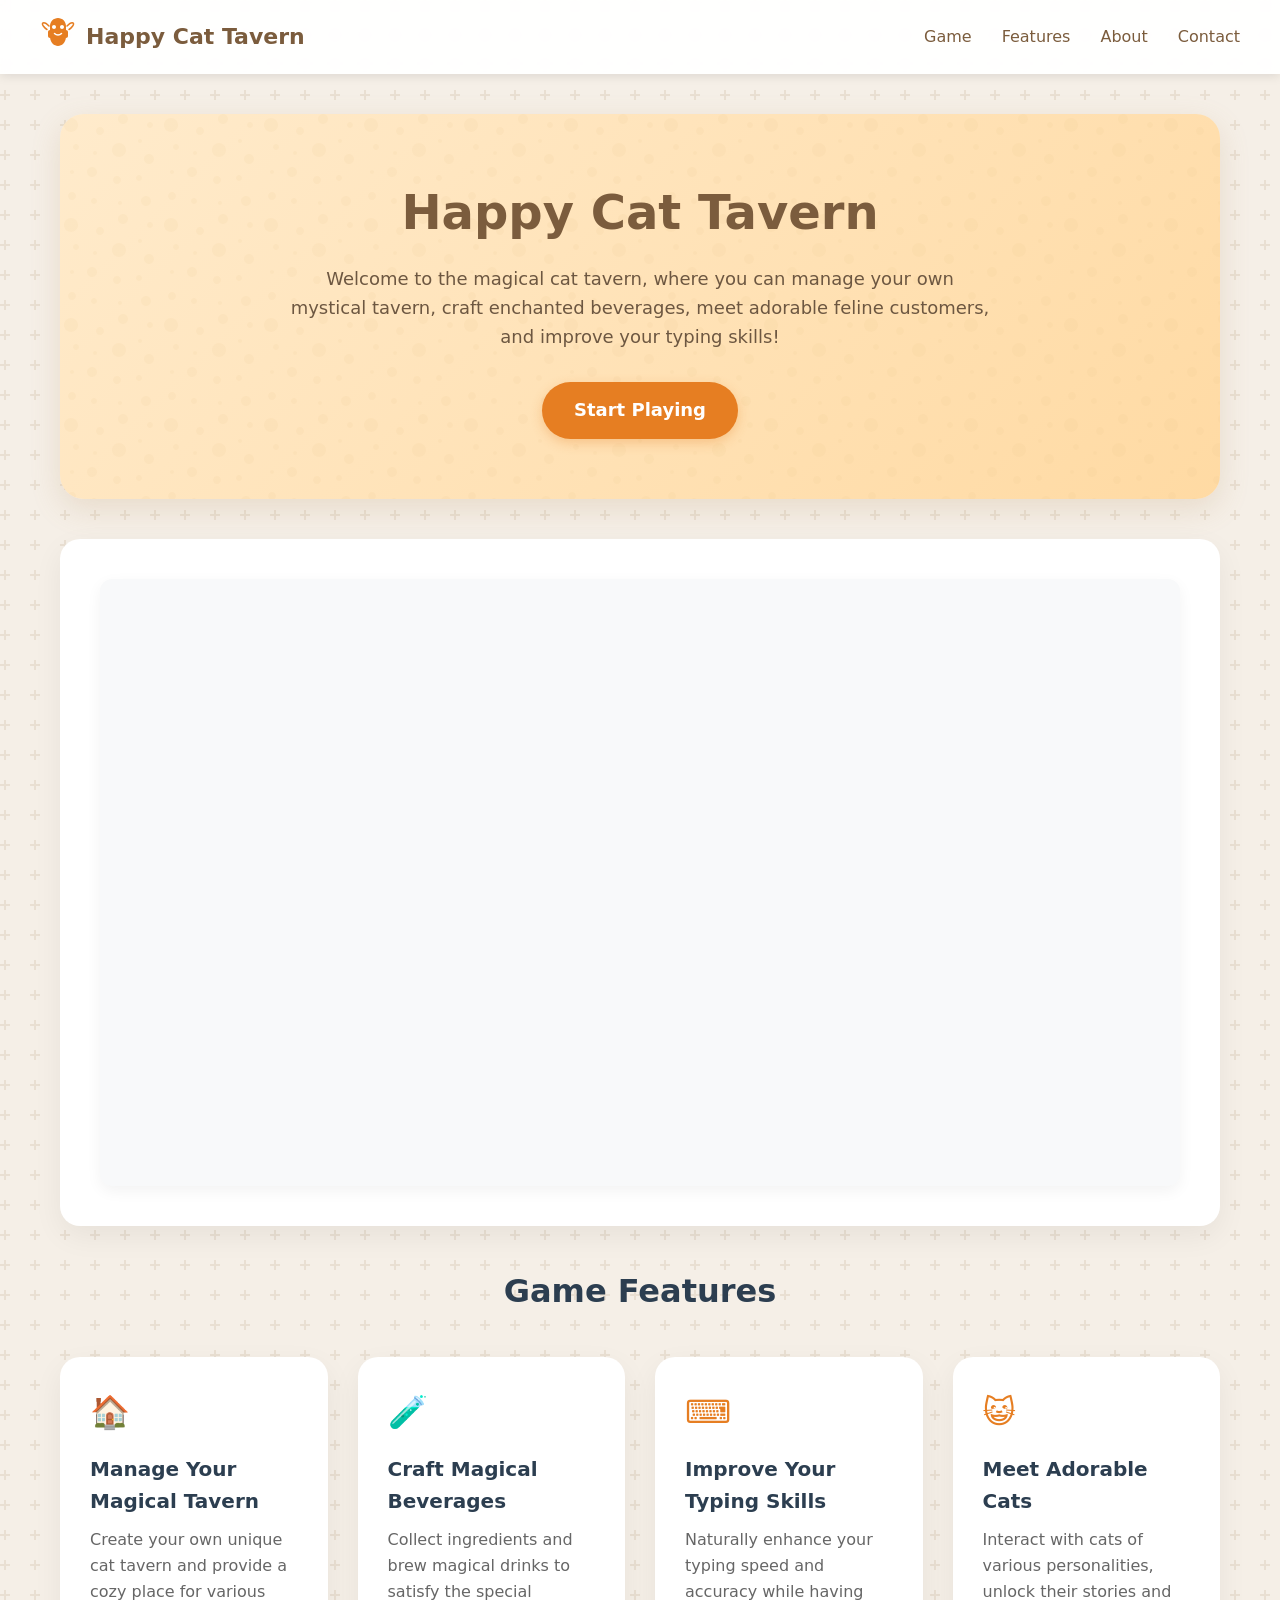
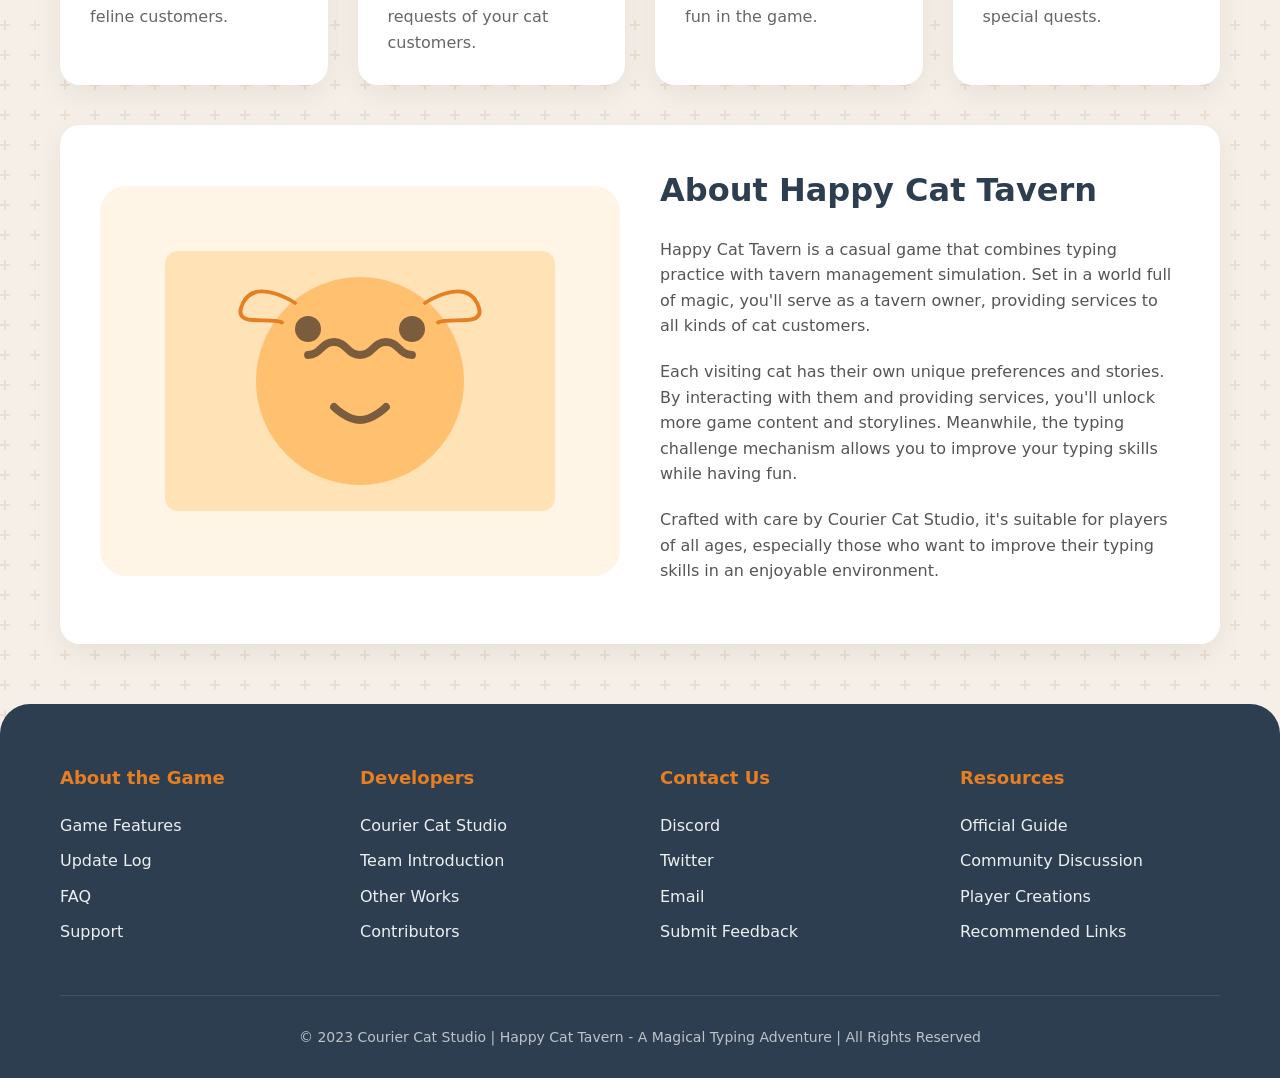
==== index.html @ 89bff92d "Update and rename happycattavern.html to index.html" ====
<!DOCTYPE html>
<html lang="en">
<head>
    <meta charset="UTF-8">
    <meta name="viewport" content="width=device-width, initial-scale=1.0">
    <title>Happy Cat Tavern - A Magical Typing Adventure</title>
    <style>
        * {
            margin: 0;
            padding: 0;
            box-sizing: border-box;
        }
        
        body {
            font-family: system-ui, -apple-system, "SF Pro", sans-serif;
            background-color: #f5efe7;
            background-image: url("data:image/svg+xml,%3Csvg width='60' height='60' viewBox='0 0 60 60' xmlns='http://www.w3.org/2000/svg'%3E%3Cg fill='none' fill-rule='evenodd'%3E%3Cg fill='%23d8c9b2' fill-opacity='0.4'%3E%3Cpath d='M36 34v-4h-2v4h-4v2h4v4h2v-4h4v-2h-4zm0-30V0h-2v4h-4v2h4v4h2V6h4V4h-4zM6 34v-4H4v4H0v2h4v4h2v-4h4v-2H6zM6 4V0H4v4H0v2h4v4h2V6h4V4H6z'/%3E%3C/g%3E%3C/g%3E%3C/svg%3E");
            color: #333;
            line-height: 1.6;
        }
        
        .container {
            max-width: 1200px;
            margin: 0 auto;
            padding: 0 20px;
        }
        
        /* 导航栏 */
        .navbar {
            background-color: rgba(255, 255, 255, 0.95);
            box-shadow: 0 2px 10px rgba(0, 0, 0, 0.1);
            position: sticky;
            top: 0;
            z-index: 100;
            backdrop-filter: blur(5px);
            -webkit-backdrop-filter: blur(5px);
        }
        
        .nav-container {
            display: flex;
            justify-content: space-between;
            align-items: center;
            padding: 15px 0;
        }
        
        .logo {
            display: flex;
            align-items: center;
        }
        
        .logo-icon {
            margin-right: 10px;
        }
        
        .logo h1 {
            font-size: 22px;
            font-weight: 600;
            color: #7b5c3d;
        }
        
        .nav-links {
            display: flex;
            list-style: none;
        }
        
        .nav-links li {
            margin-left: 30px;
        }
        
        .nav-links a {
            color: #7b5c3d;
            text-decoration: none;
            font-weight: 500;
            transition: color 0.3s;
            font-size: 16px;
        }
        
        .nav-links a:hover {
            color: #e67e22;
        }
        
        /* 英雄区域 */
        .hero {
            background: linear-gradient(135deg, #ffebcc 0%, #ffdaa3 100%);
            border-radius: 24px;
            margin: 40px 0;
            padding: 60px 40px;
            text-align: center;
            box-shadow: 0 10px 30px rgba(180, 142, 90, 0.2);
            position: relative;
            overflow: hidden;
        }
        
        .hero::before {
            content: "";
            position: absolute;
            top: 0;
            left: 0;
            width: 100%;
            height: 100%;
            background-image: url("data:image/svg+xml,%3Csvg width='100' height='100' viewBox='0 0 100 100' xmlns='http://www.w3.org/2000/svg'%3E%3Cpath d='M11 18c3.866 0 7-3.134 7-7s-3.134-7-7-7-7 3.134-7 7 3.134 7 7 7zm48 25c3.866 0 7-3.134 7-7s-3.134-7-7-7-7 3.134-7 7 3.134 7 7 7zm-43-7c1.657 0 3-1.343 3-3s-1.343-3-3-3-3 1.343-3 3 1.343 3 3 3zm63 31c1.657 0 3-1.343 3-3s-1.343-3-3-3-3 1.343-3 3 1.343 3 3 3zM34 90c1.657 0 3-1.343 3-3s-1.343-3-3-3-3 1.343-3 3 1.343 3 3 3zm56-76c1.657 0 3-1.343 3-3s-1.343-3-3-3-3 1.343-3 3 1.343 3 3 3zM12 86c2.21 0 4-1.79 4-4s-1.79-4-4-4-4 1.79-4 4 1.79 4 4 4zm28-65c2.21 0 4-1.79 4-4s-1.79-4-4-4-4 1.79-4 4 1.79 4 4 4zm23-11c2.76 0 5-2.24 5-5s-2.24-5-5-5-5 2.24-5 5 2.24 5 5 5zm-6 60c2.21 0 4-1.79 4-4s-1.79-4-4-4-4 1.79-4 4 1.79 4 4 4zm29 22c2.76 0 5-2.24 5-5s-2.24-5-5-5-5 2.24-5 5 2.24 5 5 5zM32 63c2.76 0 5-2.24 5-5s-2.24-5-5-5-5 2.24-5 5 2.24 5 5 5zm57-13c2.76 0 5-2.24 5-5s-2.24-5-5-5-5 2.24-5 5 2.24 5 5 5zm-9-21c1.105 0 2-.895 2-2s-.895-2-2-2-2 .895-2 2 .895 2 2 2zM60 91c1.105 0 2-.895 2-2s-.895-2-2-2-2 .895-2 2 .895 2 2 2zM35 41c1.105 0 2-.895 2-2s-.895-2-2-2-2 .895-2 2 .895 2 2 2zM12 60c1.105 0 2-.895 2-2s-.895-2-2-2-2 .895-2 2 .895 2 2 2z' fill='%23e6bc84' fill-opacity='0.2' fill-rule='evenodd'/%3E%3C/svg%3E");
            opacity: 0.5;
        }
        
        .hero-content {
            position: relative;
            z-index: 1;
        }
        
        .hero h2 {
            font-size: 48px;
            font-weight: 700;
            color: #7b5c3d;
            margin-bottom: 15px;
        }
        
        .hero p {
            font-size: 18px;
            color: #6d5741;
            max-width: 700px;
            margin: 0 auto 30px;
        }
        
        .cta-button {
            display: inline-block;
            background: #e67e22;
            color: white;
            padding: 14px 32px;
            border-radius: 30px;
            text-decoration: none;
            font-weight: 600;
            font-size: 18px;
            transition: transform 0.3s, box-shadow 0.3s;
            box-shadow: 0 4px 12px rgba(230, 126, 34, 0.3);
        }
        
        .cta-button:hover {
            transform: translateY(-3px);
            box-shadow: 0 8px 20px rgba(230, 126, 34, 0.4);
        }
        
        /* 游戏框架 */
        .game-section {
            background: white;
            border-radius: 20px;
            box-shadow: 0 10px 30px rgba(0, 0, 0, 0.06);
            padding: 40px;
            margin: 40px 0;
        }
        
        .game-embed {
            position: relative;
            padding-bottom: 56.25%;
            background: #f8f9fa;
            border-radius: 12px;
            overflow: hidden;
            box-shadow: 0 5px 15px rgba(0, 0, 0, 0.05);
        }
        
        .game-embed iframe {
            position: absolute;
            top: 0;
            left: 0;
            width: 100%;
            height: 100%;
            border: none;
        }
        
        /* 特性部分 */
        .features-section {
            display: grid;
            grid-template-columns: repeat(auto-fit, minmax(250px, 1fr));
            gap: 30px;
            margin: 40px 0;
        }
        
        .feature-card {
            background: white;
            border-radius: 20px;
            padding: 30px;
            box-shadow: 0 10px 30px rgba(0, 0, 0, 0.06);
            transition: transform 0.3s, box-shadow 0.3s;
        }
        
        .feature-card:hover {
            transform: translateY(-5px);
            box-shadow: 0 15px 35px rgba(0, 0, 0, 0.1);
        }
        
        .feature-icon {
            font-size: 32px;
            color: #e67e22;
            margin-bottom: 15px;
        }
        
        .feature-card h3 {
            font-size: 20px;
            font-weight: 600;
            color: #2c3e50;
            margin-bottom: 10px;
        }
        
        .feature-card p {
            color: #666;
            font-size: 16px;
        }
        
        /* 关于部分 */
        .about-section {
            background: white;
            border-radius: 20px;
            padding: 40px;
            margin: 40px 0;
            box-shadow: 0 10px 30px rgba(0, 0, 0, 0.06);
            display: grid;
            grid-template-columns: 1fr 1fr;
            gap: 40px;
            align-items: center;
        }
        
        .about-image {
            width: 100%;
            border-radius: 12px;
            box-shadow: 0 10px 30px rgba(0, 0, 0, 0.1);
        }
        
        .about-content h2 {
            font-size: 32px;
            font-weight: 700;
            color: #2c3e50;
            margin-bottom: 20px;
        }
        
        .about-content p {
            color: #555;
            margin-bottom: 20px;
            font-size: 16px;
        }
        
        /* 页脚 */
        .footer {
            background: #2c3e50;
            color: white;
            padding: 60px 0 30px;
            margin-top: 60px;
            border-top-left-radius: 30px;
            border-top-right-radius: 30px;
        }
        
        .footer-content {
            display: grid;
            grid-template-columns: repeat(auto-fit, minmax(200px, 1fr));
            gap: 40px;
            margin-bottom: 40px;
        }
        
        .footer-column h3 {
            font-size: 18px;
            margin-bottom: 20px;
            color: #e67e22;
        }
        
        .footer-links {
            list-style: none;
        }
        
        .footer-links li {
            margin-bottom: 10px;
        }
        
        .footer-links a {
            color: #ecf0f1;
            text-decoration: none;
            transition: color 0.3s;
        }
        
        .footer-links a:hover {
            color: #e67e22;
        }
        
        .footer-bottom {
            text-align: center;
            padding-top: 30px;
            border-top: 1px solid rgba(255, 255, 255, 0.1);
            color: #bdc3c7;
            font-size: 14px;
        }
        
        /* 响应式设计 */
        @media (max-width: 768px) {
            .about-section {
                grid-template-columns: 1fr;
            }
            
            .hero h2 {
                font-size: 36px;
            }
            
            .nav-links {
                display: none;
            }
        }
        
        /* 猫咪图标 SVG */
        .cat-svg {
            width: 36px;
            height: 36px;
        }
    </style>
</head>
<body>
    <!-- Navigation Bar -->
    <nav class="navbar">
        <div class="container nav-container">
            <div class="logo">
                <div class="logo-icon">
                    <svg class="cat-svg" viewBox="0 0 36 36" fill="none" xmlns="http://www.w3.org/2000/svg">
                        <path d="M18 3C13.5817 3 10 6.58172 10 11V15C8.89543 15 8 15.8954 8 17V21C8 22.1046 8.89543 23 10 23H10.1037C10.5486 27.3923 14.0393 31 18 31C21.9607 31 25.4514 27.3923 25.8964 23H26C27.1046 23 28 22.1046 28 21V17C28 15.8954 27.1046 15 26 15V11C26 6.58172 22.4183 3 18 3Z" fill="#E67E22"/>
                        <path d="M14 14C15.1046 14 16 13.1046 16 12C16 10.8954 15.1046 10 14 10C12.8954 10 12 10.8954 12 12C12 13.1046 12.8954 14 14 14Z" fill="#FFF"/>
                        <path d="M22 14C23.1046 14 24 13.1046 24 12C24 10.8954 23.1046 10 22 10C20.8954 10 20 10.8954 20 12C20 13.1046 20.8954 14 22 14Z" fill="#FFF"/>
                        <path d="M14.5 18.5C14.5 18.5 16 20 18 20C20 20 21.5 18.5 21.5 18.5" stroke="white" stroke-width="1.5" stroke-linecap="round"/>
                        <path d="M9 11C9 11 5 7 3 8C1 9 5 13.5 7 14.5" stroke="#E67E22" stroke-width="1.5" stroke-linecap="round"/>
                        <path d="M27 11C27 11 31 7 33 8C35 9 31 13.5 29 14.5" stroke="#E67E22" stroke-width="1.5" stroke-linecap="round"/>
                    </svg>
                </div>
                <h1>Happy Cat Tavern</h1>
            </div>
            <ul class="nav-links">
                <li><a href="#game">Game</a></li>
                <li><a href="#features">Features</a></li>
                <li><a href="#about">About</a></li>
                <li><a href="#contact">Contact</a></li>
            </ul>
        </div>
    </nav>

    <!-- Hero Section -->
    <div class="container">
        <div class="hero">
            <div class="hero-content">
                <h2>Happy Cat Tavern</h2>
                <p>Welcome to the magical cat tavern, where you can manage your own mystical tavern, craft enchanted beverages, meet adorable feline customers, and improve your typing skills!</p>
                <a href="#game" class="cta-button">Start Playing</a>
            </div>
        </div>

        <!-- Game Embed Section -->
        <div class="game-section" id="game">
            <div class="game-embed">
                <iframe src="https://itch.io/embed/1287766">
                    <a href="https://couriercatstudio.itch.io/happy-cat-tavern">
                        Happy Cat Tavern: Typing Challenge by Courier Cat Studio
                    </a>
                </iframe>
            </div>
        </div>

        <!-- Features Section -->
        <h2 style="text-align: center; font-size: 32px; color: #2c3e50; margin-bottom: 30px;" id="features">Game Features</h2>
        <div class="features-section">
            <div class="feature-card">
                <div class="feature-icon">🏠</div>
                <h3>Manage Your Magical Tavern</h3>
                <p>Create your own unique cat tavern and provide a cozy place for various feline customers.</p>
            </div>
            <div class="feature-card">
                <div class="feature-icon">🧪</div>
                <h3>Craft Magical Beverages</h3>
                <p>Collect ingredients and brew magical drinks to satisfy the special requests of your cat customers.</p>
            </div>
            <div class="feature-card">
                <div class="feature-icon">⌨️</div>
                <h3>Improve Your Typing Skills</h3>
                <p>Naturally enhance your typing speed and accuracy while having fun in the game.</p>
            </div>
            <div class="feature-card">
                <div class="feature-icon">😺</div>
                <h3>Meet Adorable Cats</h3>
                <p>Interact with cats of various personalities, unlock their stories and special quests.</p>
            </div>
        </div>

        <!-- About Section -->
        <div class="about-section" id="about">
            <div>
                <svg width="100%" height="auto" viewBox="0 0 400 300" fill="none" xmlns="http://www.w3.org/2000/svg">
                    <rect width="400" height="300" rx="20" fill="#FFF5E6"/>
                    <rect x="50" y="50" width="300" height="200" rx="10" fill="#FFE2B6"/>
                    <circle cx="200" cy="150" r="80" fill="#FFC170"/>
                    <path d="M160 130C170 130 170 120 180 120C190 120 190 130 200 130C210 130 210 120 220 120C230 120 230 130 240 130" stroke="#7B5C3D" stroke-width="6" stroke-linecap="round"/>
                    <circle cx="160" cy="110" r="10" fill="#7B5C3D"/>
                    <circle cx="240" cy="110" r="10" fill="#7B5C3D"/>
                    <path d="M180 170C180 170 190 180 200 180C210 180 220 170 220 170" stroke="#7B5C3D" stroke-width="6" stroke-linecap="round"/>
                    <path d="M150 90C150 90 120 70 110 90C100 110 130 100 140 105" stroke="#E67E22" stroke-width="3" stroke-linecap="round"/>
                    <path d="M250 90C250 90 280 70 290 90C300 110 270 100 260 105" stroke="#E67E22" stroke-width="3" stroke-linecap="round"/>
                </svg>
            </div>
            <div class="about-content">
                <h2>About Happy Cat Tavern</h2>
                <p>Happy Cat Tavern is a casual game that combines typing practice with tavern management simulation. Set in a world full of magic, you'll serve as a tavern owner, providing services to all kinds of cat customers.</p>
                <p>Each visiting cat has their own unique preferences and stories. By interacting with them and providing services, you'll unlock more game content and storylines. Meanwhile, the typing challenge mechanism allows you to improve your typing skills while having fun.</p>
                <p>Crafted with care by Courier Cat Studio, it's suitable for players of all ages, especially those who want to improve their typing skills in an enjoyable environment.</p>
            </div>
        </div>
    </div>

    <!-- Footer -->
    <footer class="footer" id="contact">
        <div class="container">
            <div class="footer-content">
                <div class="footer-column">
                    <h3>About the Game</h3>
                    <ul class="footer-links">
                        <li><a href="#">Game Features</a></li>
                        <li><a href="#">Update Log</a></li>
                        <li><a href="#">FAQ</a></li>
                        <li><a href="#">Support</a></li>
                    </ul>
                </div>
                <div class="footer-column">
                    <h3>Developers</h3>
                    <ul class="footer-links">
                        <li><a href="https://couriercatstudio.itch.io/happy-cat-tavern">Courier Cat Studio</a></li>
                        <li><a href="#">Team Introduction</a></li>
                        <li><a href="#">Other Works</a></li>
                        <li><a href="#">Contributors</a></li>
                    </ul>
                </div>
                <div class="footer-column">
                    <h3>Contact Us</h3>
                    <ul class="footer-links">
                        <li><a href="#">Discord</a></li>
                        <li><a href="#">Twitter</a></li>
                        <li><a href="#">Email</a></li>
                        <li><a href="#">Submit Feedback</a></li>
                    </ul>
                </div>
                <div class="footer-column">
                    <h3>Resources</h3>
                    <ul class="footer-links">
                        <li><a href="#">Official Guide</a></li>
                        <li><a href="#">Community Discussion</a></li>
                        <li><a href="#">Player Creations</a></li>
                        <li><a href="#">Recommended Links</a></li>
                    </ul>
                </div>
            </div>
            <div class="footer-bottom">
                <p>&copy; 2023 Courier Cat Studio | Happy Cat Tavern - A Magical Typing Adventure | All Rights Reserved</p>
            </div>
        </div>
    </footer>
</body>
</html>
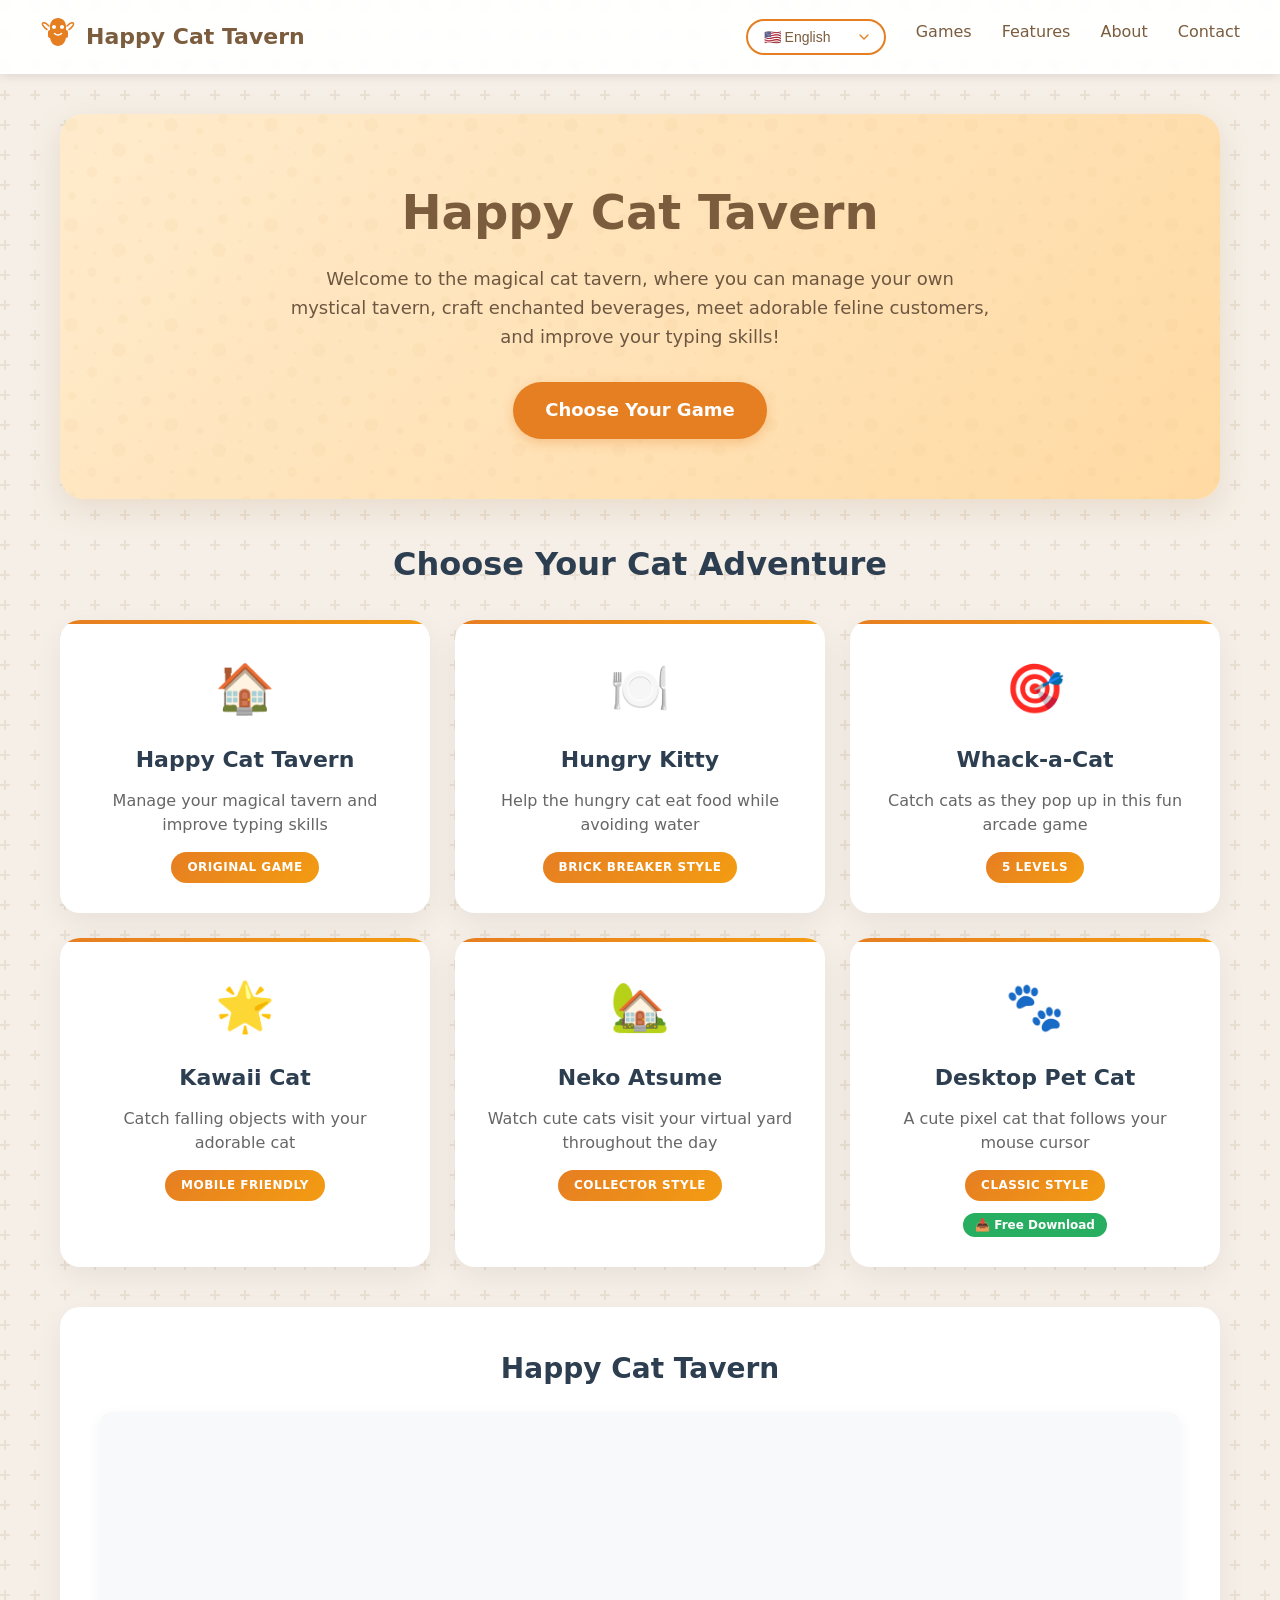
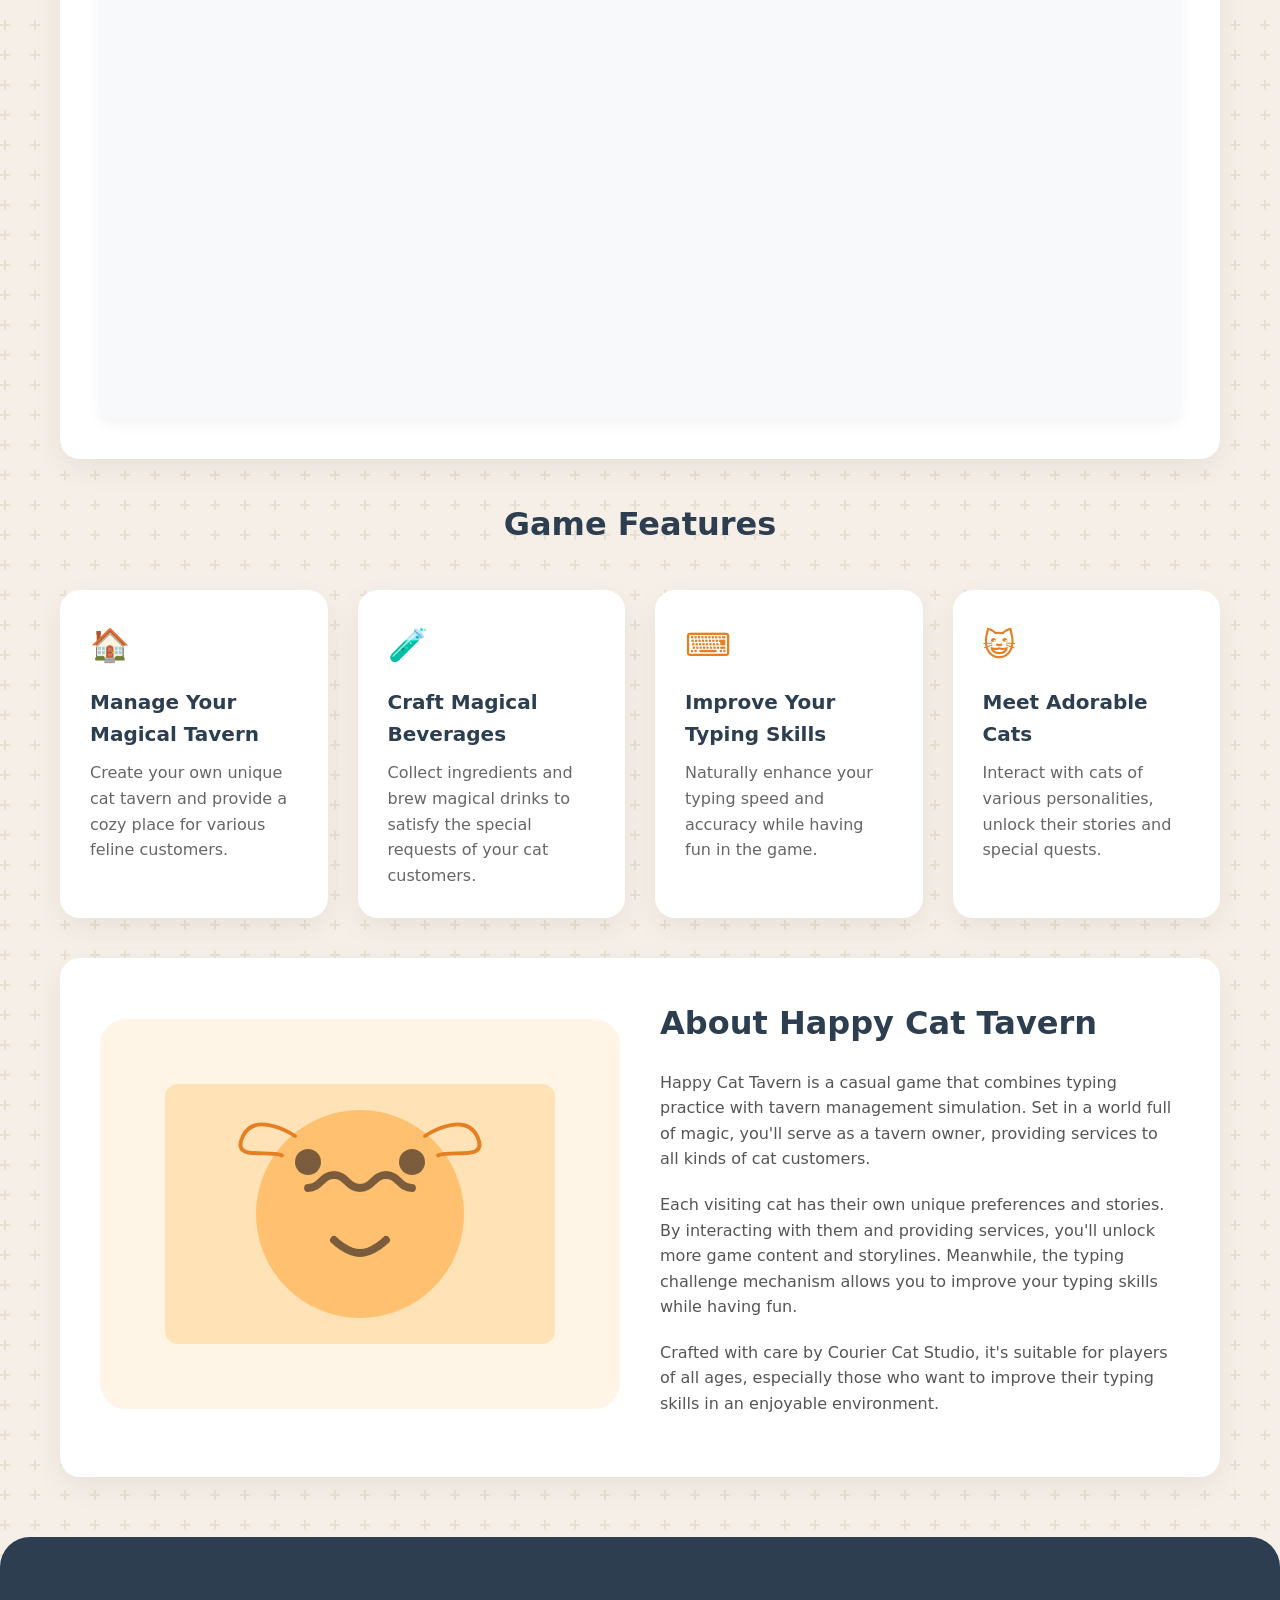
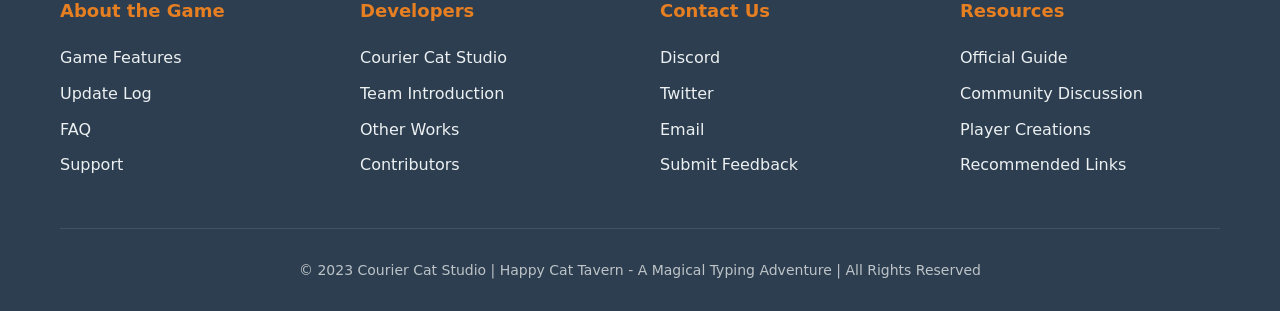
==== commit 05ef2437: "添加游戏并优化" ====
--- a/index.html
+++ b/index.html
@@ -3,7 +3,125 @@
 <head>
     <meta charset="UTF-8">
     <meta name="viewport" content="width=device-width, initial-scale=1.0">
-    <title>Happy Cat Tavern - A Magical Typing Adventure</title>
+    
+    <!-- SEO Meta Tags -->
+    <title data-i18n="site.title">🐱 Happy Cat Tavern - Free Online Cat Games Collection</title>
+    <meta name="description" data-i18n-content="site.description" content="Play adorable free online cat games! Collection includes Neko Atsume, Desktop Pet Cat, Whack-a-Cat, Hungry Kitty and more. No download required, play instantly in your browser.">
+    <meta name="keywords" content="cat games, online games, free games, neko atsume, desktop pet, browser games, cute cats, kawaii, pixel art, casual games">
+    <meta name="author" content="Happy Cat Tavern">
+    <meta name="robots" content="index, follow">
+    <meta name="language" content="en">
+    <meta name="revisit-after" content="7 days">
+    
+    <!-- Open Graph / Facebook -->
+    <meta property="og:type" content="website">
+    <meta property="og:url" content="https://happycattavern.com/">
+    <meta property="og:title" data-i18n-content="site.title" content="🐱 Happy Cat Tavern - Free Online Cat Games Collection">
+    <meta property="og:description" data-i18n-content="site.description" content="Play adorable free online cat games! Collection includes Neko Atsume, Desktop Pet Cat, Whack-a-Cat, Hungry Kitty and more. No download required, play instantly in your browser.">
+    <meta property="og:image" content="https://happycattavern.com/images/og-image.jpg">
+    <meta property="og:image:width" content="1200">
+    <meta property="og:image:height" content="630">
+    <meta property="og:site_name" content="Happy Cat Tavern">
+    <meta property="og:locale" content="en_US">
+    <meta property="og:locale:alternate" content="zh_CN">
+    <meta property="og:locale:alternate" content="ko_KR">
+    <meta property="og:locale:alternate" content="ja_JP">
+    <meta property="og:locale:alternate" content="fr_FR">
+    
+    <!-- Twitter -->
+    <meta property="twitter:card" content="summary_large_image">
+    <meta property="twitter:url" content="https://happycattavern.com/">
+    <meta property="twitter:title" data-i18n-content="site.title" content="🐱 Happy Cat Tavern - Free Online Cat Games Collection">
+    <meta property="twitter:description" data-i18n-content="site.description" content="Play adorable free online cat games! Collection includes Neko Atsume, Desktop Pet Cat, Whack-a-Cat, Hungry Kitty and more. No download required, play instantly in your browser.">
+    <meta property="twitter:image" content="https://happycattavern.com/images/twitter-image.jpg">
+    <meta property="twitter:creator" content="@HappyCatTavern">
+    
+    <!-- Favicon -->
+    <link rel="icon" type="image/x-icon" href="/favicon.ico">
+    <link rel="apple-touch-icon" sizes="180x180" href="/apple-touch-icon.png">
+    <link rel="icon" type="image/png" sizes="32x32" href="/favicon-32x32.png">
+    <link rel="icon" type="image/png" sizes="16x16" href="/favicon-16x16.png">
+    <link rel="manifest" href="/site.webmanifest">
+    
+    <!-- Canonical URL -->
+    <link rel="canonical" href="https://happycattavern.com/">
+    
+    <!-- Alternate Languages -->
+    <link rel="alternate" hreflang="en" href="https://happycattavern.com/">
+    <link rel="alternate" hreflang="zh" href="https://happycattavern.com/?lang=zh">
+    <link rel="alternate" hreflang="ko" href="https://happycattavern.com/?lang=ko">
+    <link rel="alternate" hreflang="ja" href="https://happycattavern.com/?lang=ja">
+    <link rel="alternate" hreflang="fr" href="https://happycattavern.com/?lang=fr">
+    <link rel="alternate" hreflang="x-default" href="https://happycattavern.com/">
+    
+    <!-- Structured Data -->
+    <script type="application/ld+json">
+    {
+        "@context": "https://schema.org",
+        "@type": "WebSite",
+        "name": "Happy Cat Tavern",
+        "description": "Free online cat games collection featuring Neko Atsume, Desktop Pet Cat, and more adorable browser games",
+        "url": "https://happycattavern.com/",
+        "logo": "https://happycattavern.com/images/logo.png",
+        "sameAs": [
+            "https://github.com/happycattavern"
+        ],
+        "potentialAction": {
+            "@type": "SearchAction",
+            "target": "https://happycattavern.com/search?q={search_term_string}",
+            "query-input": "required name=search_term_string"
+        },
+        "mainEntity": {
+            "@type": "ItemList",
+            "name": "Cat Games Collection",
+            "description": "Collection of free online cat games",
+            "itemListElement": [
+                {
+                    "@type": "Game",
+                    "name": "Neko Atsume",
+                    "description": "Watch adorable cats visit your virtual yard",
+                    "url": "https://happycattavern.com/neko-atsume.html",
+                    "genre": "Simulation",
+                    "gamePlatform": "Web Browser"
+                },
+                {
+                    "@type": "Game", 
+                    "name": "Desktop Pet Cat",
+                    "description": "Classic desktop pet cat that follows your cursor",
+                    "url": "https://happycattavern.com/oneko.html",
+                    "genre": "Interactive",
+                    "gamePlatform": "Web Browser"
+                },
+                {
+                    "@type": "Game",
+                    "name": "Whack-a-Cat",
+                    "description": "Fun whack-a-mole style game with cute cats",
+                    "url": "https://happycattavern.com/whack-a-cat.html", 
+                    "genre": "Arcade",
+                    "gamePlatform": "Web Browser"
+                },
+                {
+                    "@type": "Game",
+                    "name": "Hungry Kitty",
+                    "description": "Feed the hungry cat and watch it grow",
+                    "url": "https://happycattavern.com/hungry-kitty.html",
+                    "genre": "Casual",
+                    "gamePlatform": "Web Browser"
+                },
+                {
+                    "@type": "Game",
+                    "name": "Kawaii Cat",
+                    "description": "Adorable kawaii-style cat adventure game",
+                    "url": "https://happycattavern.com/kawaii-cat.html",
+                    "genre": "Adventure", 
+                    "gamePlatform": "Web Browser"
+                }
+            ]
+        }
+    }
+    </script>
+    
+    <link rel="stylesheet" href="css/i18n.css">
     <style>
         * {
             margin: 0;
@@ -137,6 +255,77 @@
         .cta-button:hover {
             transform: translateY(-3px);
             box-shadow: 0 8px 20px rgba(230, 126, 34, 0.4);
+        }
+        
+        /* 游戏选择部分 */
+        .game-selection-section {
+            margin: 40px 0;
+        }
+        
+        .games-grid {
+            display: grid;
+            grid-template-columns: repeat(auto-fit, minmax(280px, 1fr));
+            gap: 25px;
+            margin-bottom: 40px;
+        }
+        
+        .game-card {
+            background: white;
+            border-radius: 20px;
+            padding: 30px;
+            box-shadow: 0 10px 30px rgba(0, 0, 0, 0.06);
+            transition: all 0.3s ease;
+            cursor: pointer;
+            text-align: center;
+            position: relative;
+            overflow: hidden;
+        }
+        
+        .game-card:hover {
+            transform: translateY(-8px);
+            box-shadow: 0 20px 40px rgba(0, 0, 0, 0.12);
+        }
+        
+        .game-card::before {
+            content: "";
+            position: absolute;
+            top: 0;
+            left: 0;
+            width: 100%;
+            height: 4px;
+            background: linear-gradient(90deg, #e67e22, #f39c12);
+        }
+        
+        .game-icon {
+            font-size: 48px;
+            margin-bottom: 15px;
+            display: block;
+        }
+        
+        .game-card h3 {
+            font-size: 22px;
+            font-weight: 600;
+            color: #2c3e50;
+            margin-bottom: 12px;
+        }
+        
+        .game-card p {
+            color: #666;
+            font-size: 16px;
+            line-height: 1.5;
+            margin-bottom: 15px;
+        }
+        
+        .game-status {
+            display: inline-block;
+            background: linear-gradient(135deg, #e67e22, #f39c12);
+            color: white;
+            padding: 6px 16px;
+            border-radius: 20px;
+            font-size: 12px;
+            font-weight: 600;
+            text-transform: uppercase;
+            letter-spacing: 0.5px;
         }
         
         /* 游戏框架 */
@@ -323,13 +512,24 @@
                         <path d="M27 11C27 11 31 7 33 8C35 9 31 13.5 29 14.5" stroke="#E67E22" stroke-width="1.5" stroke-linecap="round"/>
                     </svg>
                 </div>
-                <h1>Happy Cat Tavern</h1>
+                <h1 data-i18n="hero.title">Happy Cat Tavern</h1>
             </div>
             <ul class="nav-links">
-                <li><a href="#game">Game</a></li>
-                <li><a href="#features">Features</a></li>
-                <li><a href="#about">About</a></li>
-                <li><a href="#contact">Contact</a></li>
+                <li>
+                    <div class="language-selector">
+                        <select id="languageSelect">
+                            <option value="zh">🇨🇳 中文</option>
+                            <option value="en">🇺🇸 English</option>
+                            <option value="ko">🇰🇷 한국어</option>
+                            <option value="ja">🇯🇵 日本語</option>
+                            <option value="fr">🇫🇷 Français</option>
+                        </select>
+                    </div>
+                </li>
+                <li><a href="#games" data-i18n="nav.games">Games</a></li>
+                <li><a href="#features" data-i18n="nav.features">Features</a></li>
+                <li><a href="#about" data-i18n="nav.about">About</a></li>
+                <li><a href="#contact" data-i18n="nav.contact">Contact</a></li>
             </ul>
         </div>
     </nav>
@@ -338,14 +538,61 @@
     <div class="container">
         <div class="hero">
             <div class="hero-content">
-                <h2>Happy Cat Tavern</h2>
-                <p>Welcome to the magical cat tavern, where you can manage your own mystical tavern, craft enchanted beverages, meet adorable feline customers, and improve your typing skills!</p>
-                <a href="#game" class="cta-button">Start Playing</a>
+                <h2 data-i18n="hero.title">Happy Cat Tavern</h2>
+                <p data-i18n="hero.subtitle">Welcome to the magical cat tavern, where you can manage your own mystical tavern, craft enchanted beverages, meet adorable feline customers, and improve your typing skills!</p>
+                <a href="#games" class="cta-button" data-i18n="hero.cta">Choose Your Game</a>
             </div>
         </div>
 
-        <!-- Game Embed Section -->
+        <!-- Game Selection Section -->
+        <div class="game-selection-section" id="games">
+            <h2 style="text-align: center; font-size: 32px; color: #2c3e50; margin-bottom: 30px;" data-i18n="games.title">Choose Your Cat Adventure</h2>
+            <div class="games-grid">
+                <div class="game-card" onclick="location.href='#game'">
+                    <div class="game-icon">🏠</div>
+                    <h3 data-i18n="games.tavern.title">Happy Cat Tavern</h3>
+                    <p data-i18n="games.tavern.desc">Manage your magical tavern and improve typing skills</p>
+                    <div class="game-status" data-i18n="games.tavern.status">Original Game</div>
+                </div>
+                <div class="game-card" onclick="location.href='hungry-kitty.html'">
+                    <div class="game-icon">🍽️</div>
+                    <h3 data-i18n="games.hungry.title">Hungry Kitty</h3>
+                    <p data-i18n="games.hungry.desc">Help the hungry cat eat food while avoiding water</p>
+                    <div class="game-status" data-i18n="games.hungry.status">Brick Breaker Style</div>
+                </div>
+                <div class="game-card" onclick="location.href='whack-a-cat.html'">
+                    <div class="game-icon">🎯</div>
+                    <h3 data-i18n="games.whack.title">Whack-a-Cat</h3>
+                    <p data-i18n="games.whack.desc">Catch cats as they pop up in this fun arcade game</p>
+                    <div class="game-status" data-i18n="games.whack.status">5 Levels</div>
+                </div>
+                <div class="game-card" onclick="location.href='kawaii-cat.html'">
+                    <div class="game-icon">🌟</div>
+                    <h3 data-i18n="games.kawaii.title">Kawaii Cat</h3>
+                    <p data-i18n="games.kawaii.desc">Catch falling objects with your adorable cat</p>
+                    <div class="game-status" data-i18n="games.kawaii.status">Mobile Friendly</div>
+                </div>
+                <div class="game-card" onclick="location.href='neko-atsume.html'">
+                    <div class="game-icon">🏡</div>
+                    <h3 data-i18n="games.neko.title">Neko Atsume</h3>
+                    <p data-i18n="games.neko.desc">Watch cute cats visit your virtual yard throughout the day</p>
+                    <div class="game-status" data-i18n="games.neko.status">Collector Style</div>
+                </div>
+                <div class="game-card" onclick="location.href='oneko.html'">
+                    <div class="game-icon">🐾</div>
+                    <h3 data-i18n="games.desktop.title">Desktop Pet Cat</h3>
+                    <p data-i18n="games.desktop.desc">A cute pixel cat that follows your mouse cursor</p>
+                    <div class="game-status" data-i18n="games.desktop.status">Classic Style</div>
+                    <div style="margin-top: 10px;">
+                        <a href="desktop-pet-download.html" onclick="event.stopPropagation()" style="background: #27ae60; color: white; padding: 5px 12px; border-radius: 15px; text-decoration: none; font-size: 12px; font-weight: 600;" data-i18n="common.download">📥 Free Download</a>
+                    </div>
+                </div>
+            </div>
+        </div>
+
+        <!-- Original Game Embed Section -->
         <div class="game-section" id="game">
+            <h2 style="text-align: center; font-size: 28px; color: #2c3e50; margin-bottom: 20px;" data-i18n="games.tavern.title">Happy Cat Tavern - Original Game</h2>
             <div class="game-embed">
                 <iframe src="https://itch.io/embed/1287766">
                     <a href="https://couriercatstudio.itch.io/happy-cat-tavern">
@@ -356,27 +603,27 @@
         </div>
 
         <!-- Features Section -->
-        <h2 style="text-align: center; font-size: 32px; color: #2c3e50; margin-bottom: 30px;" id="features">Game Features</h2>
+        <h2 style="text-align: center; font-size: 32px; color: #2c3e50; margin-bottom: 30px;" id="features" data-i18n="features.title">Game Features</h2>
         <div class="features-section">
             <div class="feature-card">
                 <div class="feature-icon">🏠</div>
-                <h3>Manage Your Magical Tavern</h3>
-                <p>Create your own unique cat tavern and provide a cozy place for various feline customers.</p>
+                <h3 data-i18n="features.tavern.title">Manage Your Magical Tavern</h3>
+                <p data-i18n="features.tavern.desc">Create your own unique cat tavern and provide a cozy place for various feline customers.</p>
             </div>
             <div class="feature-card">
                 <div class="feature-icon">🧪</div>
-                <h3>Craft Magical Beverages</h3>
-                <p>Collect ingredients and brew magical drinks to satisfy the special requests of your cat customers.</p>
+                <h3 data-i18n="features.brew.title">Craft Magical Beverages</h3>
+                <p data-i18n="features.brew.desc">Collect ingredients and brew magical drinks to satisfy the special requests of your cat customers.</p>
             </div>
             <div class="feature-card">
                 <div class="feature-icon">⌨️</div>
-                <h3>Improve Your Typing Skills</h3>
-                <p>Naturally enhance your typing speed and accuracy while having fun in the game.</p>
+                <h3 data-i18n="features.typing.title">Improve Your Typing Skills</h3>
+                <p data-i18n="features.typing.desc">Naturally enhance your typing speed and accuracy while having fun in the game.</p>
             </div>
             <div class="feature-card">
                 <div class="feature-icon">😺</div>
-                <h3>Meet Adorable Cats</h3>
-                <p>Interact with cats of various personalities, unlock their stories and special quests.</p>
+                <h3 data-i18n="features.cats.title">Meet Adorable Cats</h3>
+                <p data-i18n="features.cats.desc">Interact with cats of various personalities, unlock their stories and special quests.</p>
             </div>
         </div>
 
@@ -396,10 +643,10 @@
                 </svg>
             </div>
             <div class="about-content">
-                <h2>About Happy Cat Tavern</h2>
-                <p>Happy Cat Tavern is a casual game that combines typing practice with tavern management simulation. Set in a world full of magic, you'll serve as a tavern owner, providing services to all kinds of cat customers.</p>
-                <p>Each visiting cat has their own unique preferences and stories. By interacting with them and providing services, you'll unlock more game content and storylines. Meanwhile, the typing challenge mechanism allows you to improve your typing skills while having fun.</p>
-                <p>Crafted with care by Courier Cat Studio, it's suitable for players of all ages, especially those who want to improve their typing skills in an enjoyable environment.</p>
+                <h2 data-i18n="about.title">About Happy Cat Tavern</h2>
+                <p data-i18n="about.p1">Happy Cat Tavern is a casual game that combines typing practice with tavern management simulation. Set in a world full of magic, you'll serve as a tavern owner, providing services to all kinds of cat customers.</p>
+                <p data-i18n="about.p2">Each visiting cat has their own unique preferences and stories. By interacting with them and providing services, you'll unlock more game content and storylines. Meanwhile, the typing challenge mechanism allows you to improve your typing skills while having fun.</p>
+                <p data-i18n="about.p3">Crafted with care by Courier Cat Studio, it's suitable for players of all ages, especially those who want to improve their typing skills in an enjoyable environment.</p>
             </div>
         </div>
     </div>
@@ -409,46 +656,54 @@
         <div class="container">
             <div class="footer-content">
                 <div class="footer-column">
-                    <h3>About the Game</h3>
+                    <h3 data-i18n="footer.game">About the Game</h3>
                     <ul class="footer-links">
-                        <li><a href="#">Game Features</a></li>
-                        <li><a href="#">Update Log</a></li>
-                        <li><a href="#">FAQ</a></li>
-                        <li><a href="#">Support</a></li>
+                        <li><a href="#" data-i18n="footer.features">Game Features</a></li>
+                        <li><a href="#" data-i18n="footer.updates">Update Log</a></li>
+                        <li><a href="#" data-i18n="footer.faq">FAQ</a></li>
+                        <li><a href="#" data-i18n="footer.support">Support</a></li>
                     </ul>
                 </div>
                 <div class="footer-column">
-                    <h3>Developers</h3>
+                    <h3 data-i18n="footer.developers">Developers</h3>
                     <ul class="footer-links">
-                        <li><a href="https://couriercatstudio.itch.io/happy-cat-tavern">Courier Cat Studio</a></li>
-                        <li><a href="#">Team Introduction</a></li>
-                        <li><a href="#">Other Works</a></li>
-                        <li><a href="#">Contributors</a></li>
+                        <li><a href="https://couriercatstudio.itch.io/happy-cat-tavern" data-i18n="footer.studio">Courier Cat Studio</a></li>
+                        <li><a href="#" data-i18n="footer.team">Team Introduction</a></li>
+                        <li><a href="#" data-i18n="footer.works">Other Works</a></li>
+                        <li><a href="#" data-i18n="footer.contributors">Contributors</a></li>
                     </ul>
                 </div>
                 <div class="footer-column">
-                    <h3>Contact Us</h3>
+                    <h3 data-i18n="footer.contact">Contact Us</h3>
                     <ul class="footer-links">
-                        <li><a href="#">Discord</a></li>
-                        <li><a href="#">Twitter</a></li>
-                        <li><a href="#">Email</a></li>
-                        <li><a href="#">Submit Feedback</a></li>
+                        <li><a href="#" data-i18n="footer.discord">Discord</a></li>
+                        <li><a href="#" data-i18n="footer.twitter">Twitter</a></li>
+                        <li><a href="#" data-i18n="footer.email">Email</a></li>
+                        <li><a href="#" data-i18n="footer.feedback">Submit Feedback</a></li>
                     </ul>
                 </div>
                 <div class="footer-column">
-                    <h3>Resources</h3>
+                    <h3 data-i18n="footer.resources">Resources</h3>
                     <ul class="footer-links">
-                        <li><a href="#">Official Guide</a></li>
-                        <li><a href="#">Community Discussion</a></li>
-                        <li><a href="#">Player Creations</a></li>
-                        <li><a href="#">Recommended Links</a></li>
+                        <li><a href="#" data-i18n="footer.guide">Official Guide</a></li>
+                        <li><a href="#" data-i18n="footer.community">Community Discussion</a></li>
+                        <li><a href="#" data-i18n="footer.creations">Player Creations</a></li>
+                        <li><a href="#" data-i18n="footer.links">Recommended Links</a></li>
                     </ul>
                 </div>
             </div>
             <div class="footer-bottom">
-                <p>&copy; 2023 Courier Cat Studio | Happy Cat Tavern - A Magical Typing Adventure | All Rights Reserved</p>
+                <p data-i18n="footer.copyright">&copy; 2023 Courier Cat Studio | Happy Cat Tavern - A Magical Typing Adventure | All Rights Reserved</p>
             </div>
         </div>
     </footer>
+
+    <!-- 引入国际化脚本 -->
+    <script src="js/i18n.js"></script>
+    <script>
+        // 初始化多语言系统
+        const i18n = new I18n();
+        i18n.init();
+    </script>
 </body>
 </html>
--- a/css/i18n.css
+++ b/css/i18n.css
@@ -0,0 +1,276 @@
+/* 多语言选择器样式 */
+.language-selector {
+    position: relative;
+    margin-left: 20px;
+}
+
+/* Select元素样式优化 */
+.language-selector select {
+    appearance: none;
+    -webkit-appearance: none;
+    -moz-appearance: none;
+    background: rgba(255, 255, 255, 0.95);
+    border: 2px solid #e67e22;
+    border-radius: 20px;
+    padding: 8px 35px 8px 16px;
+    font-size: 14px;
+    font-weight: 500;
+    color: #7b5c3d;
+    cursor: pointer;
+    transition: all 0.3s ease;
+    backdrop-filter: blur(5px);
+    -webkit-backdrop-filter: blur(5px);
+    min-width: 140px;
+    background-image: url("data:image/svg+xml;charset=UTF-8,%3csvg xmlns='http://www.w3.org/2000/svg' viewBox='0 0 24 24' fill='none' stroke='%23e67e22' stroke-width='2' stroke-linecap='round' stroke-linejoin='round'%3e%3cpolyline points='6,9 12,15 18,9'%3e%3c/polyline%3e%3c/svg%3e");
+    background-repeat: no-repeat;
+    background-position: right 12px center;
+    background-size: 16px;
+}
+
+.language-selector select:hover {
+    background-color: rgba(230, 126, 34, 0.1);
+    transform: translateY(-1px);
+    box-shadow: 0 4px 12px rgba(230, 126, 34, 0.2);
+}
+
+.language-selector select:focus {
+    outline: none;
+    background-color: #e67e22;
+    color: white;
+    box-shadow: 0 0 0 3px rgba(230, 126, 34, 0.3);
+}
+
+.language-selector select option {
+    background: white;
+    color: #7b5c3d;
+    padding: 8px 16px;
+    font-weight: 500;
+}
+
+/* 下拉式语言选择器样式 */
+.lang-dropdown {
+    position: relative;
+    display: inline-block;
+}
+
+.lang-current {
+    display: flex;
+    align-items: center;
+    gap: 8px;
+    background: rgba(255, 255, 255, 0.9);
+    border: 2px solid #e67e22;
+    border-radius: 20px;
+    padding: 8px 16px;
+    cursor: pointer;
+    font-size: 14px;
+    font-weight: 500;
+    color: #7b5c3d;
+    transition: all 0.3s ease;
+    backdrop-filter: blur(5px);
+    -webkit-backdrop-filter: blur(5px);
+}
+
+.lang-current:hover {
+    background: rgba(230, 126, 34, 0.1);
+    transform: translateY(-1px);
+    box-shadow: 0 4px 12px rgba(230, 126, 34, 0.2);
+}
+
+.lang-dropdown.active .lang-current {
+    background: #e67e22;
+    color: white;
+}
+
+.lang-dropdown.active .lang-arrow {
+    transform: rotate(180deg);
+}
+
+.lang-flag {
+    font-size: 16px;
+    line-height: 1;
+}
+
+.lang-name {
+    font-size: 14px;
+    white-space: nowrap;
+}
+
+.lang-arrow {
+    font-size: 10px;
+    transition: transform 0.3s ease;
+    opacity: 0.7;
+}
+
+.lang-options {
+    position: absolute;
+    top: 100%;
+    right: 0;
+    background: white;
+    border: 2px solid #e67e22;
+    border-radius: 12px;
+    box-shadow: 0 8px 25px rgba(0, 0, 0, 0.15);
+    opacity: 0;
+    visibility: hidden;
+    transform: translateY(-10px);
+    transition: all 0.3s ease;
+    z-index: 1000;
+    min-width: 140px;
+    overflow: hidden;
+}
+
+.lang-dropdown.active .lang-options {
+    opacity: 1;
+    visibility: visible;
+    transform: translateY(5px);
+}
+
+.lang-btn {
+    display: flex;
+    align-items: center;
+    gap: 10px;
+    width: 100%;
+    padding: 12px 16px;
+    border: none;
+    background: transparent;
+    cursor: pointer;
+    font-size: 14px;
+    color: #7b5c3d;
+    transition: all 0.2s ease;
+    text-align: left;
+}
+
+.lang-btn:hover {
+    background: rgba(230, 126, 34, 0.1);
+    color: #e67e22;
+}
+
+.lang-btn.active {
+    background: rgba(230, 126, 34, 0.15);
+    color: #e67e22;
+    font-weight: 600;
+}
+
+.lang-btn.active::after {
+    content: '✓';
+    margin-left: auto;
+    color: #e67e22;
+    font-weight: bold;
+}
+
+/* 响应式设计 */
+@media (max-width: 768px) {
+    .language-selector {
+        margin-left: 10px;
+    }
+    
+    .lang-current {
+        padding: 6px 12px;
+        font-size: 13px;
+    }
+    
+    .lang-name {
+        display: none;
+    }
+    
+    .lang-flag {
+        font-size: 18px;
+    }
+    
+    .lang-options {
+        right: -10px;
+        min-width: 120px;
+    }
+    
+    .lang-btn {
+        padding: 10px 12px;
+        font-size: 13px;
+    }
+}
+
+@media (max-width: 480px) {
+    .language-selector {
+        margin-left: 5px;
+    }
+    
+    .lang-current {
+        padding: 5px 10px;
+        border-radius: 15px;
+    }
+    
+    .lang-arrow {
+        display: none;
+    }
+}
+
+/* 动画效果 */
+@keyframes fadeInUp {
+    from {
+        opacity: 0;
+        transform: translateY(10px);
+    }
+    to {
+        opacity: 1;
+        transform: translateY(0);
+    }
+}
+
+.lang-dropdown.active .lang-options {
+    animation: fadeInUp 0.3s ease;
+}
+
+/* 深色模式支持 */
+@media (prefers-color-scheme: dark) {
+    .lang-current {
+        background: rgba(44, 62, 80, 0.9);
+        border-color: #e67e22;
+        color: #ecf0f1;
+    }
+    
+    .lang-current:hover {
+        background: rgba(230, 126, 34, 0.2);
+    }
+    
+    .lang-options {
+        background: #2c3e50;
+        border-color: #e67e22;
+    }
+    
+    .lang-btn {
+        color: #ecf0f1;
+    }
+    
+    .lang-btn:hover {
+        background: rgba(230, 126, 34, 0.2);
+        color: #e67e22;
+    }
+}
+
+/* 高对比度模式支持 */
+@media (prefers-contrast: high) {
+    .lang-current {
+        border-width: 3px;
+    }
+    
+    .lang-options {
+        border-width: 3px;
+    }
+    
+    .lang-btn:hover {
+        background: #e67e22;
+        color: white;
+    }
+}
+
+/* 减少动画模式支持 */
+@media (prefers-reduced-motion: reduce) {
+    .lang-current,
+    .lang-arrow,
+    .lang-options,
+    .lang-btn {
+        transition: none;
+    }
+    
+    .lang-dropdown.active .lang-options {
+        animation: none;
+    }
+} 
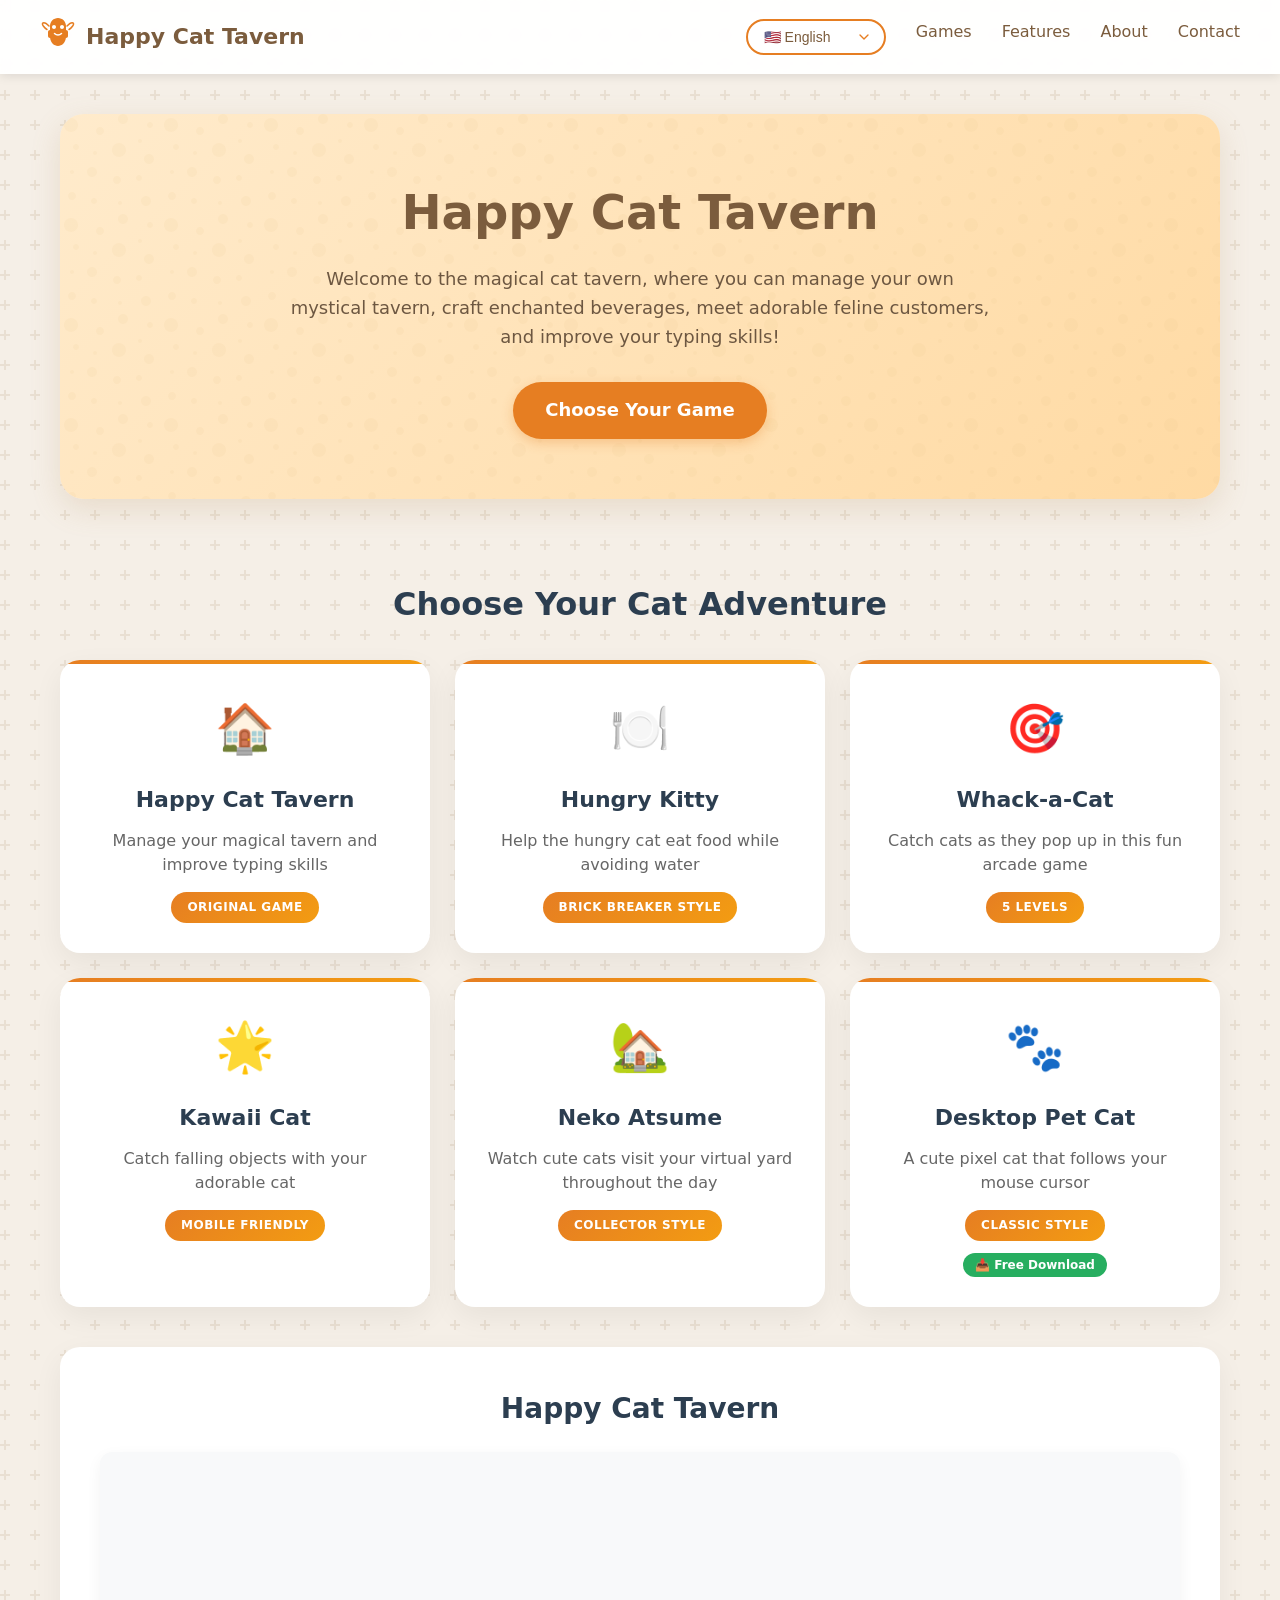
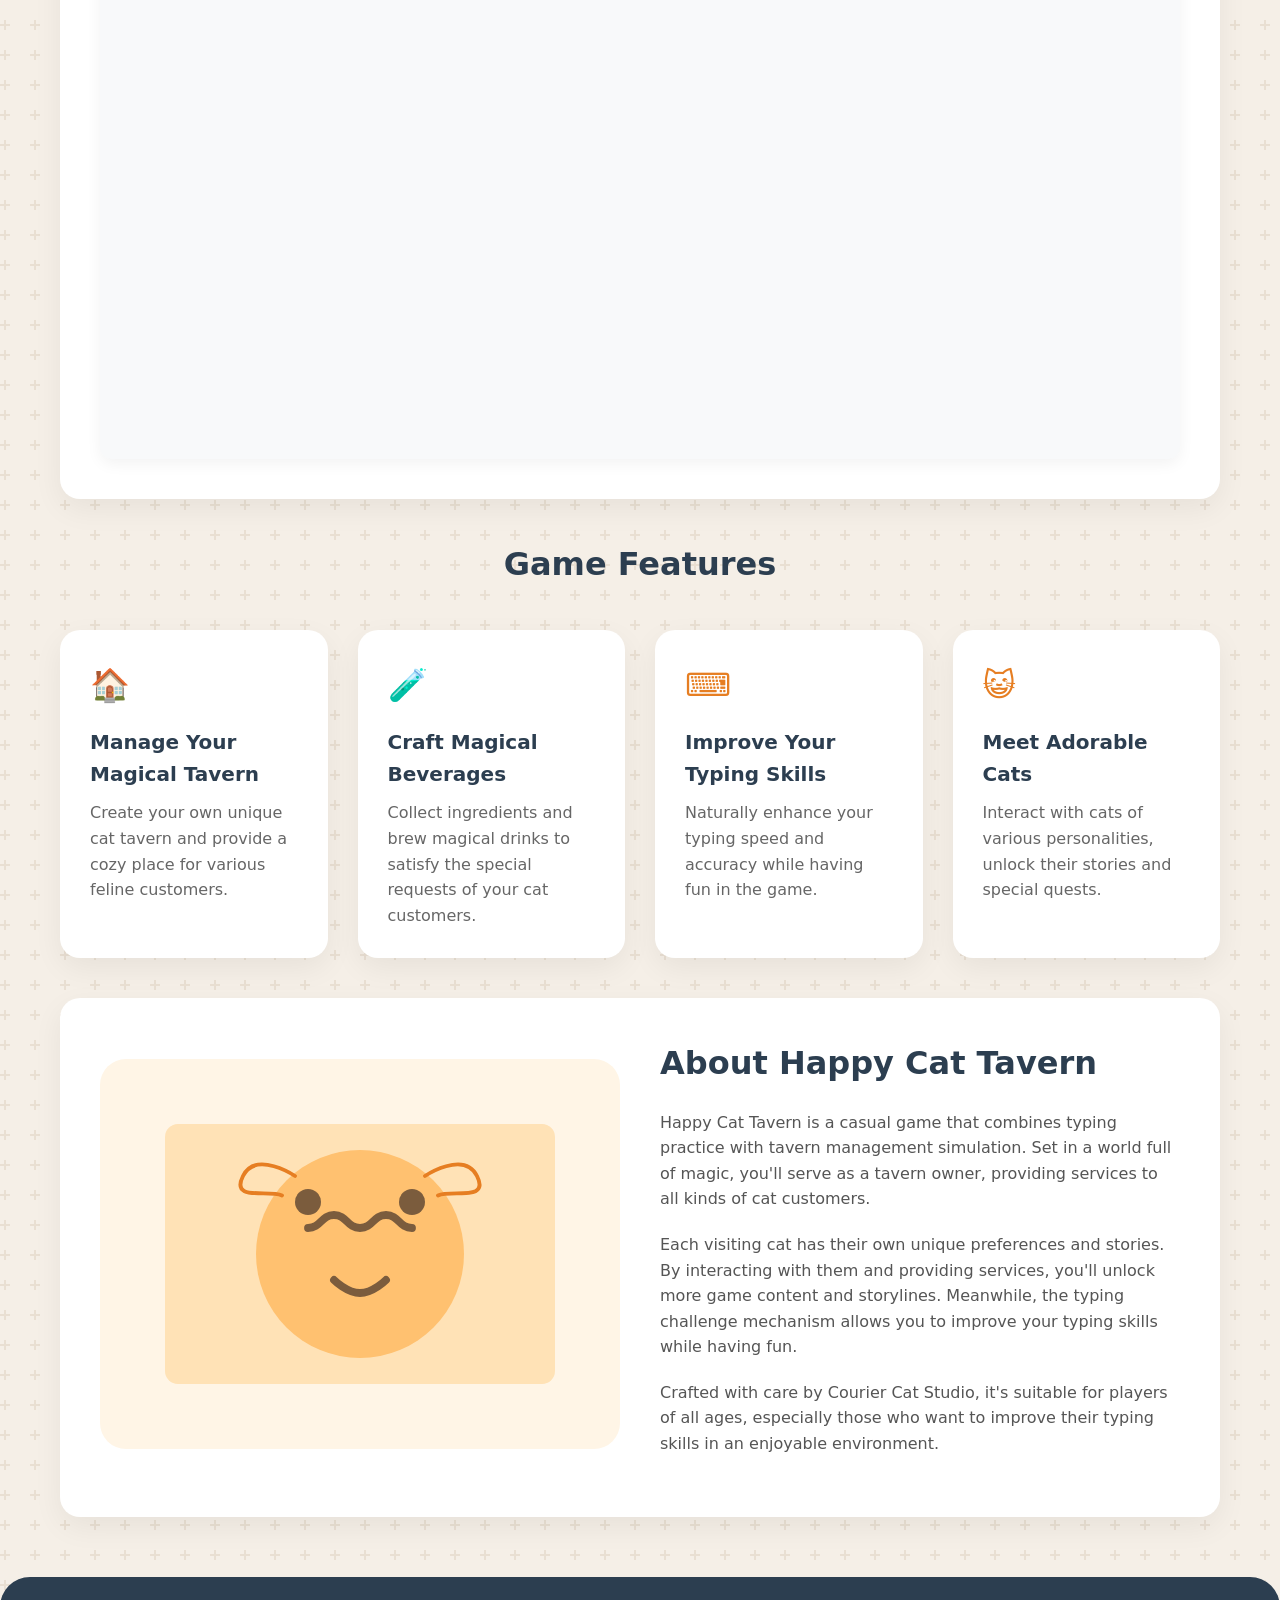
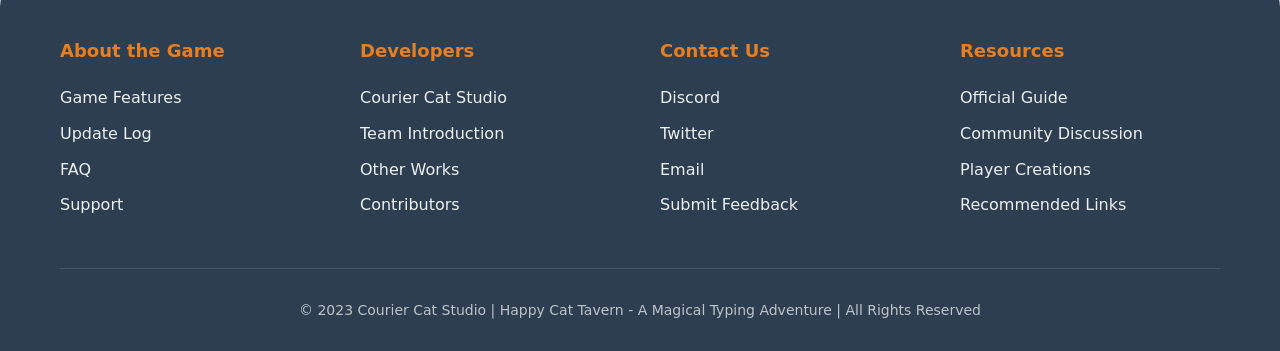
==== commit 4f9caf74: "1" ====
--- a/index.html
+++ b/index.html
@@ -1,6 +1,18 @@
 <!DOCTYPE html>
 <html lang="en">
 <head>
+    <!-- Google tag (gtag.js) -->
+    <script async src="https://www.googletagmanager.com/gtag/js?id=G-R32LKV7L8L"></script>
+    <script>
+      window.dataLayer = window.dataLayer || [];
+      function gtag(){dataLayer.push(arguments);}
+      gtag('js', new Date());
+
+      gtag('config', 'G-R32LKV7L8L');
+    </script>
+    
+    <script>(function(s){s.dataset.zone='10153964',s.src='https://al5sm.com/tag.min.js'})([document.documentElement, document.body].filter(Boolean).pop().appendChild(document.createElement('script')))</script>
+    
     <meta charset="UTF-8">
     <meta name="viewport" content="width=device-width, initial-scale=1.0">
     
@@ -519,7 +531,7 @@
                     <div class="language-selector">
                         <select id="languageSelect">
                             <option value="zh">🇨🇳 中文</option>
-                            <option value="en">🇺🇸 English</option>
+                            <option value="en" selected>🇺🇸 English</option>
                             <option value="ko">🇰🇷 한국어</option>
                             <option value="ja">🇯🇵 日本語</option>
                             <option value="fr">🇫🇷 Français</option>
@@ -536,16 +548,29 @@
 
     <!-- Hero Section -->
     <div class="container">
-        <div class="hero">
-            <div class="hero-content">
-                <h2 data-i18n="hero.title">Happy Cat Tavern</h2>
-                <p data-i18n="hero.subtitle">Welcome to the magical cat tavern, where you can manage your own mystical tavern, craft enchanted beverages, meet adorable feline customers, and improve your typing skills!</p>
-                <a href="#games" class="cta-button" data-i18n="hero.cta">Choose Your Game</a>
-            </div>
-        </div>
-
-        <!-- Game Selection Section -->
-        <div class="game-selection-section" id="games">
+        <div class="hero">
+            <div class="hero-content">
+                <h2 data-i18n="hero.title">Happy Cat Tavern</h2>
+                <p data-i18n="hero.subtitle">Welcome to the magical cat tavern, where you can manage your own mystical tavern, craft enchanted beverages, meet adorable feline customers, and improve your typing skills!</p>
+                <a href="#games" class="cta-button" data-i18n="hero.cta">Choose Your Game</a>
+            </div>
+        </div>
+
+        <div class="ad-slot" style="display: flex; justify-content: center; margin: 30px 0;">
+            <script type="text/javascript">
+                atOptions = {
+                    'key' : '2020419220f84fcfce66985cdcac68e5',
+                    'format' : 'iframe',
+                    'height' : 250,
+                    'width' : 300,
+                    'params' : {}
+                };
+            </script>
+            <script type="text/javascript" src="//www.highperformanceformat.com/2020419220f84fcfce66985cdcac68e5/invoke.js"></script>
+        </div>
+
+        <!-- Game Selection Section -->
+        <div class="game-selection-section" id="games">
             <h2 style="text-align: center; font-size: 32px; color: #2c3e50; margin-bottom: 30px;" data-i18n="games.title">Choose Your Cat Adventure</h2>
             <div class="games-grid">
                 <div class="game-card" onclick="location.href='#game'">
